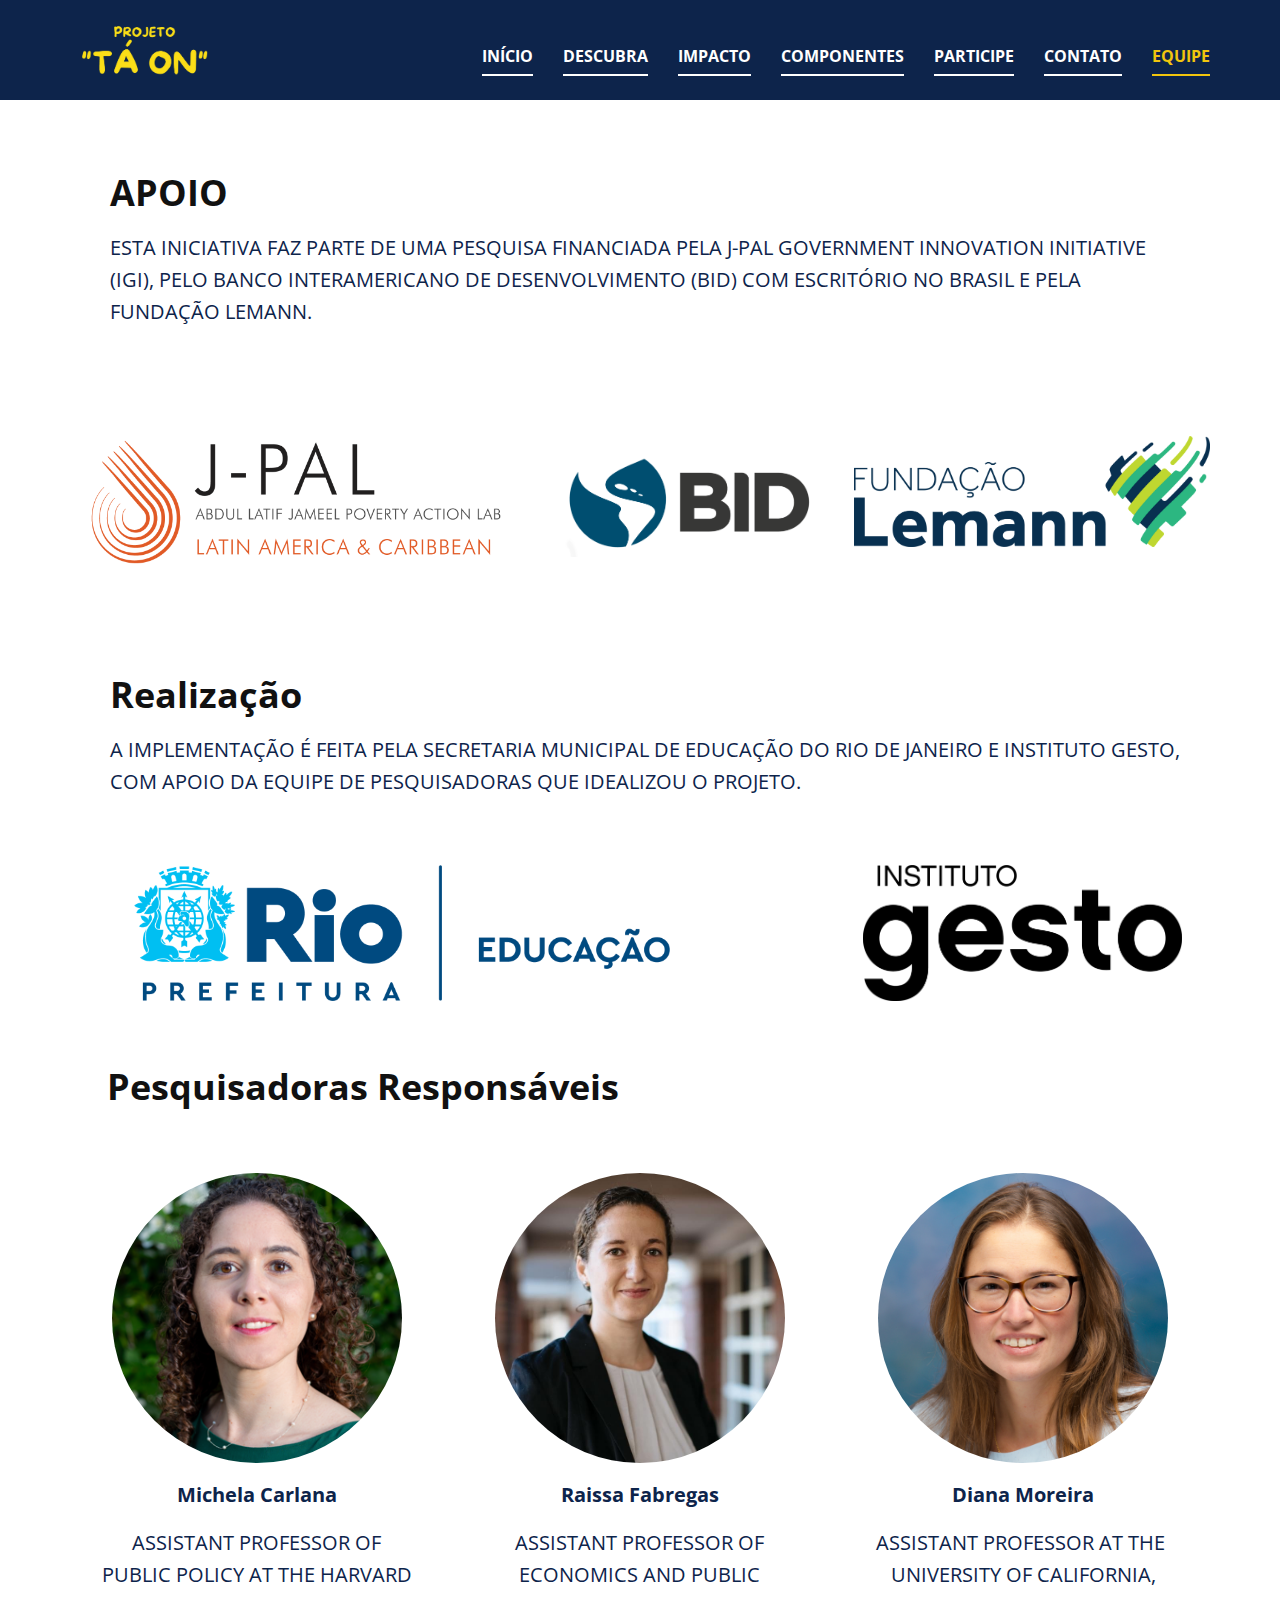
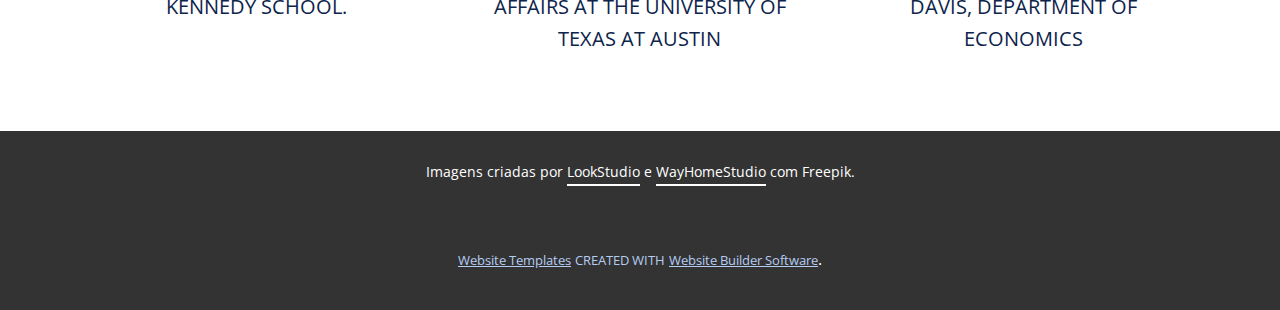
==== Equipe.html @ 8fa36d17 "Initial commit" ====
<!DOCTYPE html>
<html style="font-size: 16px;">
  <head>
    <meta name="viewport" content="width=device-width, initial-scale=1.0">
    <meta charset="utf-8">
    <meta name="keywords" content="Realização, Realização">
    <meta name="description" content="">
    <meta name="page_type" content="np-template-header-footer-from-plugin">
    <title>Equipe</title>
    <link rel="stylesheet" href="nicepage.css" media="screen">
<link rel="stylesheet" href="Equipe.css" media="screen">
    <script class="u-script" type="text/javascript" src="jquery-1.9.1.min.js" defer=""></script>
    <script class="u-script" type="text/javascript" src="nicepage.js" defer=""></script>
    <meta name="generator" content="Nicepage 4.9.1, nicepage.com">
    <link id="u-theme-google-font" rel="stylesheet" href="https://fonts.googleapis.com/css?family=Open+Sans:300,300i,400,400i,500,500i,600,600i,700,700i,800,800i">
    
    
    
    
    
    
    
    <script type="application/ld+json">{
		"@context": "http://schema.org",
		"@type": "Organization",
		"name": "",
		"logo": "images/LOGO_no_bg.png"
}</script>
    <meta name="theme-color" content="#0d244b">
    <meta property="og:title" content="Equipe">
    <meta property="og:type" content="website">
  </head>
  <body class="u-body u-xl-mode"><header class="u-align-center-sm u-align-center-xs u-clearfix u-header u-palette-1-base" id="sec-e950" data-animation-name="" data-animation-duration="0" data-animation-delay="0" data-animation-direction=""><div class="u-clearfix u-sheet u-valign-middle-sm u-sheet-1">
        <div class="u-clearfix u-expanded-width u-layout-wrap u-layout-wrap-1">
          <div class="u-layout">
            <div class="u-layout-row">
              <div class="u-align-center-sm u-align-center-xs u-container-style u-layout-cell u-size-8 u-layout-cell-1">
                <div class="u-container-layout u-container-layout-1">
                  <a href="https://nicepage.com/website-templates" class="u-align-left u-image u-logo u-image-1" data-image-width="737" data-image-height="338">
                    <img src="images/LOGO_no_bg.png" class="u-logo-image u-logo-image-1">
                  </a>
                </div>
              </div>
              <div class="u-align-center-sm u-align-center-xs u-container-style u-layout-cell u-size-52 u-layout-cell-2">
                <div class="u-container-layout u-container-layout-2">
                  <nav class="u-align-right u-menu u-menu-one-level u-offcanvas u-menu-1">
                    <div class="menu-collapse" style="font-size: 1rem; letter-spacing: 0px; font-weight: 700; text-transform: uppercase;">
                      <a class="u-button-style u-custom-active-border-color u-custom-border u-custom-border-color u-custom-borders u-custom-hover-border-color u-custom-hover-color u-custom-padding-bottom u-custom-text-active-color u-custom-text-color u-custom-text-hover-color u-custom-top-bottom-menu-spacing u-nav-link" href="#" style="font-size: calc(1em + 2px);">
                        <svg class="u-svg-link" viewBox="0 0 24 24"><use xlink:href="#svg-49b9"></use></svg>
                        <svg class="u-svg-content" version="1.1" id="svg-49b9" viewBox="0 0 16 16" x="0px" y="0px" xmlns:xlink="http://www.w3.org/1999/xlink" xmlns="http://www.w3.org/2000/svg"><g><rect y="1" width="16" height="2"></rect><rect y="7" width="16" height="2"></rect><rect y="13" width="16" height="2"></rect>
</g></svg>
                      </a>
                    </div>
                    <div class="u-custom-menu u-nav-container">
                      <ul class="u-nav u-spacing-30 u-unstyled u-nav-1"><li class="u-nav-item"><a class="u-border-2 u-border-active-palette-3-base u-border-hover-palette-1-base u-border-no-left u-border-no-right u-border-no-top u-border-white u-button-style u-nav-link u-text-hover-palette-3-base u-text-white" href="Início.html" style="padding: 10px 0px;">Início</a>
</li><li class="u-nav-item"><a class="u-border-2 u-border-active-palette-3-base u-border-hover-palette-1-base u-border-no-left u-border-no-right u-border-no-top u-border-white u-button-style u-nav-link u-text-hover-palette-3-base u-text-white" href="Início.html#carousel_a76b-1" data-page-id="1765508" style="padding: 10px 0px;">Descubra</a>
</li><li class="u-nav-item"><a class="u-border-2 u-border-active-palette-3-base u-border-hover-palette-1-base u-border-no-left u-border-no-right u-border-no-top u-border-white u-button-style u-nav-link u-text-hover-palette-3-base u-text-white" href="Início.html#carousel_29ab" data-page-id="1765508" style="padding: 10px 0px;">Impacto</a>
</li><li class="u-nav-item"><a class="u-border-2 u-border-active-palette-3-base u-border-hover-palette-1-base u-border-no-left u-border-no-right u-border-no-top u-border-white u-button-style u-nav-link u-text-hover-palette-3-base u-text-white" href="Início.html#carousel_a9c4" data-page-id="1765508" style="padding: 10px 0px;">Componentes</a>
</li><li class="u-nav-item"><a class="u-border-2 u-border-active-palette-3-base u-border-hover-palette-1-base u-border-no-left u-border-no-right u-border-no-top u-border-white u-button-style u-nav-link u-text-hover-palette-3-base u-text-white" href="Início.html#carousel_0e87" data-page-id="1765508" style="padding: 10px 0px;">Participe</a>
</li><li class="u-nav-item"><a class="u-border-2 u-border-active-palette-3-base u-border-hover-palette-1-base u-border-no-left u-border-no-right u-border-no-top u-border-white u-button-style u-nav-link u-text-hover-palette-3-base u-text-white" href="Início.html#sec-74da" data-page-id="1765508" style="padding: 10px 0px;">Contato</a>
</li><li class="u-nav-item"><a class="u-border-2 u-border-active-palette-3-base u-border-hover-palette-1-base u-border-no-left u-border-no-right u-border-no-top u-border-white u-button-style u-nav-link u-text-hover-palette-3-base u-text-white" href="Equipe.html" target="_blank" style="padding: 10px 0px;">Equipe</a>
</li></ul>
                    </div>
                    <div class="u-custom-menu u-nav-container-collapse">
                      <div class="u-black u-container-style u-inner-container-layout u-opacity u-opacity-95 u-sidenav">
                        <div class="u-inner-container-layout u-sidenav-overflow">
                          <div class="u-menu-close"></div>
                          <ul class="u-align-center u-nav u-popupmenu-items u-unstyled u-nav-2"><li class="u-nav-item"><a class="u-button-style u-nav-link" href="Início.html">Início</a>
</li><li class="u-nav-item"><a class="u-button-style u-nav-link" href="Início.html#carousel_a76b-1" data-page-id="1765508">Descubra</a>
</li><li class="u-nav-item"><a class="u-button-style u-nav-link" href="Início.html#carousel_29ab" data-page-id="1765508">Impacto</a>
</li><li class="u-nav-item"><a class="u-button-style u-nav-link" href="Início.html#carousel_a9c4" data-page-id="1765508">Componentes</a>
</li><li class="u-nav-item"><a class="u-button-style u-nav-link" href="Início.html#carousel_0e87" data-page-id="1765508">Participe</a>
</li><li class="u-nav-item"><a class="u-button-style u-nav-link" href="Início.html#sec-74da" data-page-id="1765508">Contato</a>
</li><li class="u-nav-item"><a class="u-button-style u-nav-link" href="Equipe.html" target="_blank">Equipe</a>
</li></ul>
                        </div>
                      </div>
                      <div class="u-black u-menu-overlay u-opacity u-opacity-70"></div>
                    </div>
                  </nav>
                </div>
              </div>
            </div>
          </div>
        </div>
      </div></header>
    <section class="u-align-center u-clearfix u-section-1" id="sec-9195">
      <div class="u-clearfix u-sheet u-valign-middle u-sheet-1">
        <div class="u-container-style u-expanded-width u-group u-group-1">
          <div class="u-container-layout u-container-layout-1">
            <h2 class="u-text u-text-default u-text-1">APOIO</h2>
            <p class="u-text u-text-2"> Esta iniciativa faz parte de uma pesquisa financiada pela J-PAL Government Innovation Initiative (IGI), PELO Banco Interamericano de Desenvolvimento (BID) com escritório no brasil e PELA fundação lemann.&nbsp;</p>
          </div>
        </div>
      </div>
    </section>
    <section class="u-align-center u-clearfix u-section-2" id="sec-ffdd">
      <div class="u-clearfix u-sheet u-sheet-1">
        <div class="u-clearfix u-gutter-36 u-layout-wrap u-layout-wrap-1">
          <div class="u-layout">
            <div class="u-layout-row">
              <div class="u-container-style u-image u-image-contain u-layout-cell u-size-25 u-image-1" data-image-width="1500" data-image-height="600">
                <div class="u-container-layout u-container-layout-1"></div>
              </div>
              <div class="u-container-style u-image u-image-contain u-layout-cell u-size-15 u-image-2" data-image-width="1233" data-image-height="527">
                <div class="u-container-layout u-container-layout-2"></div>
              </div>
              <div class="u-container-style u-image u-image-contain u-layout-cell u-size-20 u-image-3" data-image-width="1920" data-image-height="597">
                <div class="u-container-layout u-container-layout-3"></div>
              </div>
            </div>
          </div>
        </div>
      </div>
    </section>
    <section class="u-align-center u-clearfix u-section-3" id="carousel_40dd">
      <div class="u-clearfix u-sheet u-sheet-1">
        <div class="u-container-style u-expanded-width u-group u-group-1">
          <div class="u-container-layout u-container-layout-1">
            <h2 class="u-text u-text-default u-text-1">Realização</h2>
            <p class="u-text u-text-2"> A implementação é feita pela secretaria municipal de educação do rio DE JANEIRO e instituto gesto, com apoio da equipe de pesquisadoras QUE IDEALIZOU O PROJETO.</p>
          </div>
        </div>
      </div>
    </section>
    <section class="u-align-center u-clearfix u-section-4" id="carousel_b57c">
      <div class="u-clearfix u-sheet u-sheet-1">
        <div class="u-clearfix u-gutter-100 u-layout-wrap u-layout-wrap-1">
          <div class="u-layout">
            <div class="u-layout-row">
              <div class="u-container-style u-image u-image-contain u-layout-cell u-size-37 u-image-1" data-image-width="1570" data-image-height="398">
                <div class="u-container-layout u-container-layout-1"></div>
              </div>
              <div class="u-container-style u-image u-image-contain u-layout-cell u-size-23 u-image-2" data-image-width="1349" data-image-height="575">
                <div class="u-container-layout u-container-layout-2"></div>
              </div>
            </div>
          </div>
        </div>
      </div>
    </section>
    <section class="u-align-center u-clearfix u-section-5" id="sec-4e66">
      <div class="u-clearfix u-sheet u-sheet-1">
        <h2 class="u-align-left u-text u-text-1">Pesquisadoras Responsáveis</h2>
      </div>
    </section>
    <section class="u-clearfix u-section-6" id="sec-f40e">
      <div class="u-clearfix u-sheet u-sheet-1">
        <div class="u-expanded-width u-list u-list-1">
          <div class="u-repeater u-repeater-1">
            <div class="u-align-center u-container-style u-list-item u-repeater-item">
              <div class="u-container-layout u-similar-container u-valign-top u-container-layout-1">
                <div alt="" class="u-image u-image-circle u-image-1" src="" data-image-width="307" data-image-height="307"></div>
                <h5 class="u-align-center-lg u-align-center-md u-align-center-sm u-align-center-xs u-text u-text-palette-1-base u-text-1">Michela Carlana</h5>
                <p class="u-align-center-lg u-align-center-md u-align-center-sm u-align-center-xs u-text u-text-2"> Assistant Professor of Public Policy at the&nbsp;Harvard Kennedy School.</p>
              </div>
            </div>
            <div class="u-align-center u-container-style u-list-item u-repeater-item">
              <div class="u-container-layout u-similar-container u-valign-top u-container-layout-2">
                <div alt="" class="u-image u-image-circle u-image-2" src="" data-image-width="720" data-image-height="1080"></div>
                <h5 class="u-text u-text-palette-1-base u-text-3">Raissa Fabregas</h5>
                <p class="u-text u-text-4"> Assistant Professor of Economics and Public Affairs at the University of Texas at Austin</p>
              </div>
            </div>
            <div class="u-align-center u-container-style u-list-item u-repeater-item">
              <div class="u-container-layout u-similar-container u-valign-top u-container-layout-3">
                <div alt="" class="u-image u-image-circle u-image-3" src="" data-image-width="670" data-image-height="838"></div>
                <h5 class="u-text u-text-palette-1-base u-text-5">Diana Moreira</h5>
                <p class="u-text u-text-6"> Assistant Professor at the&nbsp;<a href="http://economics.ucdavis.edu/directory-of-people/econ-faculty#c4=all&amp;b_start=0" class="u-active-none u-border-none u-btn u-button-style u-hover-none u-none u-text-palette-1-base u-btn-1">University of California, Davis, Department of Economics</a>
                </p>
              </div>
            </div>
          </div>
        </div>
      </div>
    </section>
    
    
    <footer class="u-clearfix u-footer u-grey-80" id="sec-3f3a"><div class="u-clearfix u-sheet u-valign-bottom u-sheet-1">
        <div class="u-align-center u-container-style u-group u-group-1">
          <div class="u-container-layout u-valign-middle u-container-layout-1">
            <p class="u-small-text u-text u-text-variant u-text-1"> Imagens criadas por <a href="https://br.freepik.com/lookstudio" class="u-active-none u-border-2 u-border-hover-palette-1-light-2 u-border-white u-btn u-button-style u-hover-none u-none u-text-hover-palette-1-light-3 u-text-white u-btn-1">LookStudio</a>&nbsp;e <a href="https://br.freepik.com/wayhomestudio" class="u-active-none u-border-2 u-border-active-palette-2-dark-1 u-border-hover-palette-1-light-2 u-border-white u-btn u-button-style u-hover-none u-none u-text-hover-palette-1-light-3 u-text-white u-btn-2">WayHomeStudio</a>&nbsp;com Freepik.
            </p>
          </div>
        </div>
      </div></footer>
    <section class="u-backlink u-clearfix u-grey-80">
      <a class="u-link" href="https://nicepage.com/website-templates" target="_blank">
        <span>Website Templates</span>
      </a>
      <p class="u-text">
        <span>created with</span>
      </p>
      <a class="u-link" href="" target="_blank">
        <span>Website Builder Software</span>
      </a>. 
    </section>
  </body>
</html>
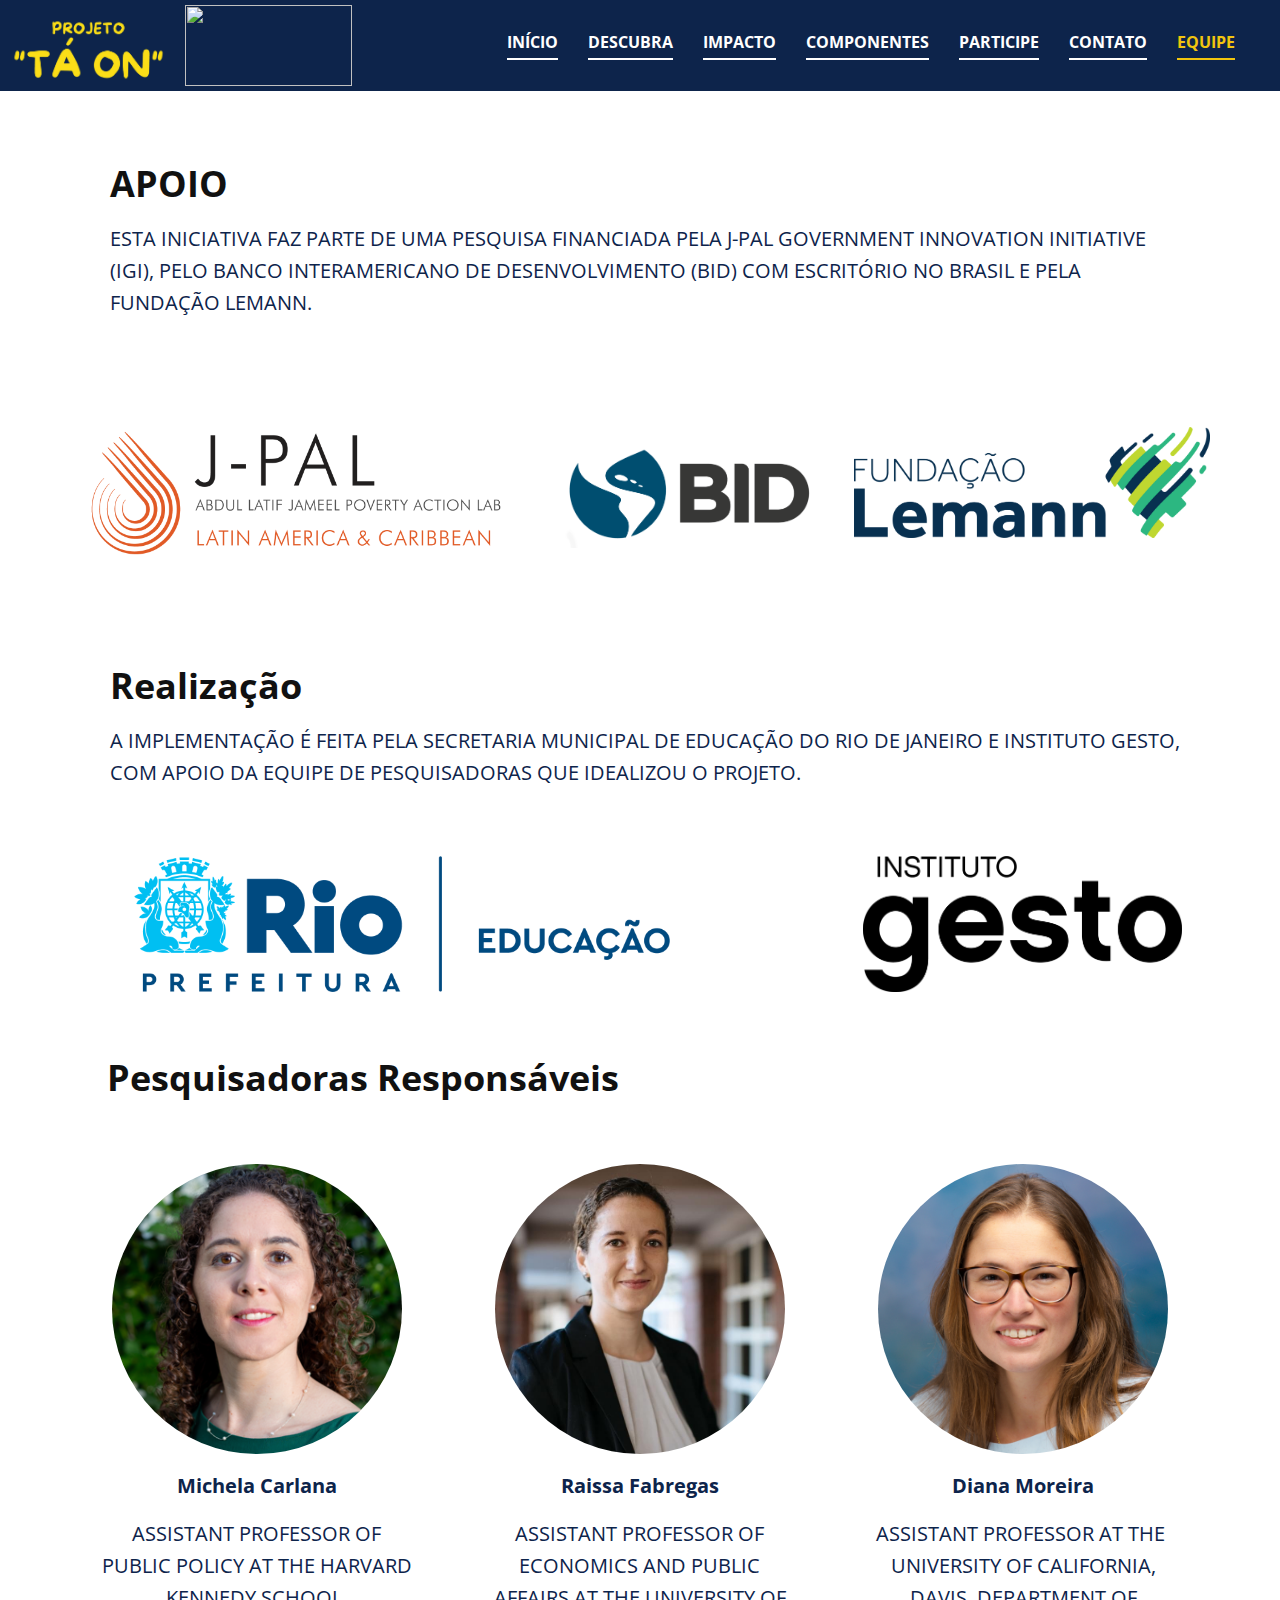
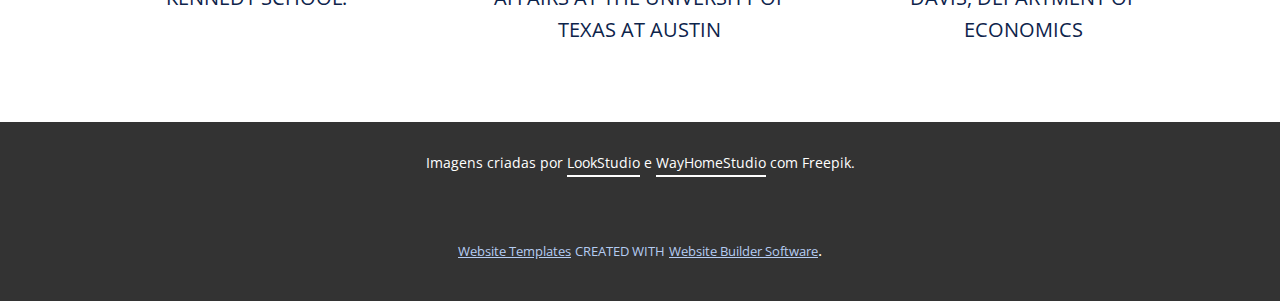
==== commit d1001737: "Updates website based on feedback" ====
--- a/Equipe.html
+++ b/Equipe.html
@@ -30,42 +30,46 @@
     <meta property="og:title" content="Equipe">
     <meta property="og:type" content="website">
   </head>
-  <body class="u-body u-xl-mode"><header class="u-align-center-sm u-align-center-xs u-clearfix u-header u-palette-1-base" id="sec-e950" data-animation-name="" data-animation-duration="0" data-animation-delay="0" data-animation-direction=""><div class="u-clearfix u-sheet u-valign-middle-sm u-sheet-1">
-        <div class="u-clearfix u-expanded-width u-layout-wrap u-layout-wrap-1">
-          <div class="u-layout">
-            <div class="u-layout-row">
-              <div class="u-align-center-sm u-align-center-xs u-container-style u-layout-cell u-size-8 u-layout-cell-1">
-                <div class="u-container-layout u-container-layout-1">
-                  <a href="https://nicepage.com/website-templates" class="u-align-left u-image u-logo u-image-1" data-image-width="737" data-image-height="338">
-                    <img src="images/LOGO_no_bg.png" class="u-logo-image u-logo-image-1">
-                  </a>
-                </div>
-              </div>
-              <div class="u-align-center-sm u-align-center-xs u-container-style u-layout-cell u-size-52 u-layout-cell-2">
-                <div class="u-container-layout u-container-layout-2">
-                  <nav class="u-align-right u-menu u-menu-one-level u-offcanvas u-menu-1">
-                    <div class="menu-collapse" style="font-size: 1rem; letter-spacing: 0px; font-weight: 700; text-transform: uppercase;">
-                      <a class="u-button-style u-custom-active-border-color u-custom-border u-custom-border-color u-custom-borders u-custom-hover-border-color u-custom-hover-color u-custom-padding-bottom u-custom-text-active-color u-custom-text-color u-custom-text-hover-color u-custom-top-bottom-menu-spacing u-nav-link" href="#" style="font-size: calc(1em + 2px);">
-                        <svg class="u-svg-link" viewBox="0 0 24 24"><use xlink:href="#svg-49b9"></use></svg>
-                        <svg class="u-svg-content" version="1.1" id="svg-49b9" viewBox="0 0 16 16" x="0px" y="0px" xmlns:xlink="http://www.w3.org/1999/xlink" xmlns="http://www.w3.org/2000/svg"><g><rect y="1" width="16" height="2"></rect><rect y="7" width="16" height="2"></rect><rect y="13" width="16" height="2"></rect>
+  <body class="u-body u-xl-mode"><header class="u-align-center-sm u-align-center-xs u-clearfix u-header u-palette-1-base u-header" id="sec-e950" data-animation-name="" data-animation-duration="0" data-animation-delay="0" data-animation-direction=""><div class="u-align-center-md u-align-center-sm u-align-center-xs u-clearfix u-gutter-0 u-layout-wrap u-layout-wrap-1">
+        <div class="u-gutter-0 u-layout">
+          <div class="u-layout-row">
+            <div class="u-align-center-md u-align-center-sm u-align-center-xs u-container-style u-layout-cell u-size-11-lg u-size-15-sm u-size-15-xs u-size-60-md u-size-9-xl u-layout-cell-1">
+              <div class="u-container-layout u-valign-middle-sm u-valign-middle-xs u-container-layout-1">
+                <a href="https://nicepage.com/website-templates" class="u-align-center-sm u-align-center-xs u-align-left-lg u-align-left-md u-align-left-xl u-image u-logo u-image-1" data-image-width="737" data-image-height="338">
+                  <img src="images/LOGO_no_bg.png" class="u-logo-image u-logo-image-1">
+                </a>
+              </div>
+            </div>
+            <div class="u-align-center-xs u-container-style u-layout-cell u-size-10-lg u-size-13-sm u-size-13-xs u-size-60-md u-size-9-xl u-layout-cell-2">
+              <div class="u-container-layout u-container-layout-2">
+                <img class="u-align-center-md u-align-center-sm u-align-center-xs u-align-left-lg u-expanded-width-lg u-image u-image-contain u-image-2" src="images/logotopwhite.png" data-image-width="739" data-image-height="338">
+              </div>
+            </div>
+            <div class="u-container-style u-layout-cell u-size-29-sm u-size-29-xs u-size-39-lg u-size-42-xl u-size-60-md u-layout-cell-3">
+              <div class="u-container-layout u-valign-top-lg u-container-layout-3">
+                <nav class="u-align-center-md u-align-center-sm u-align-center-xs u-align-right-lg u-align-right-xl u-menu u-menu-one-level u-offcanvas u-menu-1">
+                  <div class="menu-collapse" style="font-size: 0.8125rem; letter-spacing: 0px; font-weight: 700; text-transform: uppercase;">
+                    <a class="u-button-style u-custom-active-border-color u-custom-border u-custom-border-color u-custom-borders u-custom-hover-border-color u-custom-hover-color u-custom-padding-bottom u-custom-text-active-color u-custom-text-color u-custom-text-hover-color u-custom-top-bottom-menu-spacing u-nav-link" href="#" style="font-size: calc(1em + 2px);">
+                      <svg class="u-svg-link" viewBox="0 0 24 24"><use xlink:href="#svg-49b9"></use></svg>
+                      <svg class="u-svg-content" version="1.1" id="svg-49b9" viewBox="0 0 16 16" x="0px" y="0px" xmlns:xlink="http://www.w3.org/1999/xlink" xmlns="http://www.w3.org/2000/svg"><g><rect y="1" width="16" height="2"></rect><rect y="7" width="16" height="2"></rect><rect y="13" width="16" height="2"></rect>
 </g></svg>
-                      </a>
-                    </div>
-                    <div class="u-custom-menu u-nav-container">
-                      <ul class="u-nav u-spacing-30 u-unstyled u-nav-1"><li class="u-nav-item"><a class="u-border-2 u-border-active-palette-3-base u-border-hover-palette-1-base u-border-no-left u-border-no-right u-border-no-top u-border-white u-button-style u-nav-link u-text-hover-palette-3-base u-text-white" href="Início.html" style="padding: 10px 0px;">Início</a>
-</li><li class="u-nav-item"><a class="u-border-2 u-border-active-palette-3-base u-border-hover-palette-1-base u-border-no-left u-border-no-right u-border-no-top u-border-white u-button-style u-nav-link u-text-hover-palette-3-base u-text-white" href="Início.html#carousel_a76b-1" data-page-id="1765508" style="padding: 10px 0px;">Descubra</a>
-</li><li class="u-nav-item"><a class="u-border-2 u-border-active-palette-3-base u-border-hover-palette-1-base u-border-no-left u-border-no-right u-border-no-top u-border-white u-button-style u-nav-link u-text-hover-palette-3-base u-text-white" href="Início.html#carousel_29ab" data-page-id="1765508" style="padding: 10px 0px;">Impacto</a>
-</li><li class="u-nav-item"><a class="u-border-2 u-border-active-palette-3-base u-border-hover-palette-1-base u-border-no-left u-border-no-right u-border-no-top u-border-white u-button-style u-nav-link u-text-hover-palette-3-base u-text-white" href="Início.html#carousel_a9c4" data-page-id="1765508" style="padding: 10px 0px;">Componentes</a>
-</li><li class="u-nav-item"><a class="u-border-2 u-border-active-palette-3-base u-border-hover-palette-1-base u-border-no-left u-border-no-right u-border-no-top u-border-white u-button-style u-nav-link u-text-hover-palette-3-base u-text-white" href="Início.html#carousel_0e87" data-page-id="1765508" style="padding: 10px 0px;">Participe</a>
-</li><li class="u-nav-item"><a class="u-border-2 u-border-active-palette-3-base u-border-hover-palette-1-base u-border-no-left u-border-no-right u-border-no-top u-border-white u-button-style u-nav-link u-text-hover-palette-3-base u-text-white" href="Início.html#sec-74da" data-page-id="1765508" style="padding: 10px 0px;">Contato</a>
-</li><li class="u-nav-item"><a class="u-border-2 u-border-active-palette-3-base u-border-hover-palette-1-base u-border-no-left u-border-no-right u-border-no-top u-border-white u-button-style u-nav-link u-text-hover-palette-3-base u-text-white" href="Equipe.html" target="_blank" style="padding: 10px 0px;">Equipe</a>
+                    </a>
+                  </div>
+                  <div class="u-custom-menu u-nav-container">
+                    <ul class="u-nav u-spacing-30 u-unstyled u-nav-1"><li class="u-nav-item"><a class="u-border-2 u-border-active-palette-3-base u-border-hover-palette-1-base u-border-no-left u-border-no-right u-border-no-top u-border-white u-button-style u-nav-link u-text-hover-palette-3-base u-text-white" href="Início.html" style="padding: 8px 0px;">Início</a>
+</li><li class="u-nav-item"><a class="u-border-2 u-border-active-palette-3-base u-border-hover-palette-1-base u-border-no-left u-border-no-right u-border-no-top u-border-white u-button-style u-nav-link u-text-hover-palette-3-base u-text-white" href="Início.html#carousel_a76b-1" data-page-id="1765508" style="padding: 8px 0px;">Descubra</a>
+</li><li class="u-nav-item"><a class="u-border-2 u-border-active-palette-3-base u-border-hover-palette-1-base u-border-no-left u-border-no-right u-border-no-top u-border-white u-button-style u-nav-link u-text-hover-palette-3-base u-text-white" href="Início.html#carousel_29ab" data-page-id="1765508" style="padding: 8px 0px;">Impacto</a>
+</li><li class="u-nav-item"><a class="u-border-2 u-border-active-palette-3-base u-border-hover-palette-1-base u-border-no-left u-border-no-right u-border-no-top u-border-white u-button-style u-nav-link u-text-hover-palette-3-base u-text-white" href="Início.html#carousel_a9c4" data-page-id="1765508" style="padding: 8px 0px;">Componentes</a>
+</li><li class="u-nav-item"><a class="u-border-2 u-border-active-palette-3-base u-border-hover-palette-1-base u-border-no-left u-border-no-right u-border-no-top u-border-white u-button-style u-nav-link u-text-hover-palette-3-base u-text-white" href="Início.html#carousel_0e87" data-page-id="1765508" style="padding: 8px 0px;">Participe</a>
+</li><li class="u-nav-item"><a class="u-border-2 u-border-active-palette-3-base u-border-hover-palette-1-base u-border-no-left u-border-no-right u-border-no-top u-border-white u-button-style u-nav-link u-text-hover-palette-3-base u-text-white" href="Início.html#sec-74da" data-page-id="1765508" style="padding: 8px 0px;">Contato</a>
+</li><li class="u-nav-item"><a class="u-border-2 u-border-active-palette-3-base u-border-hover-palette-1-base u-border-no-left u-border-no-right u-border-no-top u-border-white u-button-style u-nav-link u-text-hover-palette-3-base u-text-white" href="Equipe.html" target="_blank" style="padding: 8px 0px;">Equipe</a>
 </li></ul>
-                    </div>
-                    <div class="u-custom-menu u-nav-container-collapse">
-                      <div class="u-black u-container-style u-inner-container-layout u-opacity u-opacity-95 u-sidenav">
-                        <div class="u-inner-container-layout u-sidenav-overflow">
-                          <div class="u-menu-close"></div>
-                          <ul class="u-align-center u-nav u-popupmenu-items u-unstyled u-nav-2"><li class="u-nav-item"><a class="u-button-style u-nav-link" href="Início.html">Início</a>
+                  </div>
+                  <div class="u-custom-menu u-nav-container-collapse">
+                    <div class="u-black u-container-style u-inner-container-layout u-opacity u-opacity-95 u-sidenav">
+                      <div class="u-inner-container-layout u-sidenav-overflow">
+                        <div class="u-menu-close"></div>
+                        <ul class="u-align-center u-nav u-popupmenu-items u-unstyled u-nav-2"><li class="u-nav-item"><a class="u-button-style u-nav-link" href="Início.html">Início</a>
 </li><li class="u-nav-item"><a class="u-button-style u-nav-link" href="Início.html#carousel_a76b-1" data-page-id="1765508">Descubra</a>
 </li><li class="u-nav-item"><a class="u-button-style u-nav-link" href="Início.html#carousel_29ab" data-page-id="1765508">Impacto</a>
 </li><li class="u-nav-item"><a class="u-button-style u-nav-link" href="Início.html#carousel_a9c4" data-page-id="1765508">Componentes</a>
@@ -73,12 +77,11 @@
 </li><li class="u-nav-item"><a class="u-button-style u-nav-link" href="Início.html#sec-74da" data-page-id="1765508">Contato</a>
 </li><li class="u-nav-item"><a class="u-button-style u-nav-link" href="Equipe.html" target="_blank">Equipe</a>
 </li></ul>
-                        </div>
                       </div>
-                      <div class="u-black u-menu-overlay u-opacity u-opacity-70"></div>
                     </div>
-                  </nav>
-                </div>
+                    <div class="u-black u-menu-overlay u-opacity u-opacity-70"></div>
+                  </div>
+                </nav>
               </div>
             </div>
           </div>
--- a/nicepage.css
+++ b/nicepage.css
@@ -36738,28 +36738,27 @@
 
 
 /*end-variables sitestylecss*/
-.u-header .u-sheet-1 {
-  min-height: 100px;
+ .u-header {
+  min-height: 91px;
 }
 
 .u-header .u-layout-wrap-1 {
-  margin-top: 8px;
-  margin-bottom: 0;
-  min-height: 83px;
+  width: calc(((100% - 1140px) / 2) + 1165px);
+  margin: 4px auto 4px 0;
 }
 
 .u-header .u-layout-cell-1 {
-  min-height: 60px;
+  min-height: 83px;
 }
 
 .u-header .u-container-layout-1 {
-  padding: 6px 0;
+  padding: 1px 0;
 }
 
 .u-header .u-image-1 {
-  width: 141px;
-  height: 65px;
-  margin: 0 auto 0 0;
+  width: 167px;
+  height: 77px;
+  margin: 2px auto -5px 0;
 }
 
 .u-header .u-logo-image-1 {
@@ -36768,11 +36767,26 @@
 }
 
 .u-header .u-layout-cell-2 {
-  min-height: 60px;
+  min-height: 83px;
 }
 
 .u-header .u-container-layout-2 {
-  padding: 30px 0 15px;
+  padding: 0;
+}
+
+.u-header .u-image-2 {
+  width: 167px;
+  height: 81px;
+  object-position: 0% 50%;
+  margin: 1px auto -7px 0;
+}
+
+.u-header .u-layout-cell-3 {
+  min-height: 83px;
+}
+
+.u-header .u-container-layout-3 {
+  padding: 22px 0;
 }
 
 .u-header .u-menu-1 {
@@ -36783,97 +36797,153 @@
   font-weight: 700;
   font-size: 1rem;
   text-transform: uppercase;
+  letter-spacing: normal;
 }
 
 .u-header .u-nav-2 {
   font-size: 1.25rem;
 }
 @media (max-width: 1199px) {
-  .u-header .u-sheet-1 {
-    min-height: 89px;
+   .u-header {
+    min-height: 95px;
   }
 
   .u-header .u-layout-wrap-1 {
-    min-height: 61px;
+    width: calc(((100% - 940px) / 2) + 965px);
+    margin-bottom: 8px;
+  }
+
+  .u-header .u-container-layout-1 {
+    padding-top: 0;
+    padding-bottom: 0;
+  }
+
+  .u-header .u-image-1 {
+    width: 167px;
+    margin-top: 3px;
+    margin-bottom: -2px;
+  }
+
+  .u-header .u-image-2 {
+    height: 80px;
+    margin-top: 0;
+    margin-right: initial;
+    margin-left: initial;
+    width: auto;
+  }
+
+  .u-header .u-menu-1 {
+    width: auto;
+    margin-top: 0;
+  }
+
+  .u-header .u-nav-1 {
+    font-size: 0.8125rem;
+  }
+}
+@media (max-width: 991px) {
+   .u-header {
+    min-height: 112px;
+  }
+
+  .u-header .u-layout-wrap-1 {
+    width: 770px;
+    margin-left: auto;
   }
 
   .u-header .u-layout-cell-1 {
-    min-height: 49px;
+    min-height: 81px;
   }
 
   .u-header .u-image-1 {
-    width: 141px;
+    width: 167px;
+    margin-left: auto;
+  }
+
+  .u-header .u-image-2 {
+    height: 78px;
+    width: 190px;
+    margin: 12px auto -7px;
+  }
+
+  .u-header .u-layout-cell-3 {
+    min-height: 100px;
+  }
+
+  .u-header .u-menu-1 {
+    margin-top: 16px;
+    margin-right: auto;
+  }
+}
+@media (max-width: 767px) {
+   .u-header {
+    min-height: 400px;
+  }
+
+  .u-header .u-layout-wrap-1 {
+    width: 540px;
+    margin-top: 5px;
+    margin-bottom: 0;
+  }
+
+  .u-header .u-layout-cell-1 {
+    min-height: 174px;
+  }
+
+  .u-header .u-image-1 {
+    margin-top: 0;
+    margin-bottom: 0;
   }
 
   .u-header .u-layout-cell-2 {
-    min-height: 49px;
+    min-height: 112px;
   }
 
-  .u-header .u-nav-1 {
-    letter-spacing: normal;
-  }
-}
-@media (max-width: 991px) {
-  .u-header .u-sheet-1 {
-    min-height: 140px;
+  .u-header .u-image-2 {
+    height: 64px;
+    width: 140px;
+    margin-top: 31px;
+    margin-bottom: 0;
   }
 
+  .u-header .u-layout-cell-3 {
+    min-height: 104px;
+  }
+
+  .u-header .u-container-layout-3 {
+    padding-bottom: 0;
+  }
+
+  .u-header .u-menu-1 {
+    margin-top: 24px;
+  }
+}
+@media (max-width: 575px) {
   .u-header .u-layout-wrap-1 {
-    min-height: 101px;
+    width: 390px;
+    margin-top: 40px;
   }
 
   .u-header .u-layout-cell-1 {
-    min-height: 38px;
+    min-height: 97px;
   }
 
   .u-header .u-layout-cell-2 {
-    min-height: 100px;
-  }
-}
-@media (max-width: 767px) {
-  .u-header .u-sheet-1 {
-    min-height: 162px;
+    min-height: 145px;
   }
 
-  .u-header .u-layout-wrap-1 {
-    margin-top: 7px;
-    margin-bottom: 7px;
-    min-height: 277px;
+  .u-header .u-image-2 {
+    height: 104px;
+    width: 140px;
+    margin-top: 28px;
   }
 
-  .u-header .u-layout-cell-1 {
-    min-height: 47px;
-  }
-
-  .u-header .u-image-1 {
-    margin-left: auto;
-  }
-
-  .u-header .u-layout-cell-2 {
-    min-height: 45px;
+  .u-header .u-layout-cell-3 {
+    min-height: 79px;
   }
 
   .u-header .u-menu-1 {
-    margin-right: auto;
-  }
-}
-@media (max-width: 575px) {
-  .u-header .u-sheet-1 {
-    min-height: 186px;
-  }
-
-  .u-header .u-layout-wrap-1 {
-    margin-top: 19px;
-    margin-bottom: 0;
-    min-height: 198px;
-  }
-
-  .u-header .u-layout-cell-1 {
-    min-height: 24px;
-  }
-
-  .u-header .u-layout-cell-2 {
-    min-height: 22px;
+    margin-top: 8px;
   }
 }
 .u-footer .u-sheet-1 {
--- a/Equipe.css
+++ b/Equipe.css
@@ -6,7 +6,6 @@
   min-height: 220px;
   margin-top: 41px;
   margin-bottom: 41px;
-  height: auto;
 }
 
 .u-section-1 .u-container-layout-1 {
@@ -19,12 +18,6 @@
 
 .u-section-1 .u-text-2 {
   margin: 18px 0 0 10px;
-}
-
-@media (max-width: 1199px) {
-  .u-section-1 .u-group-1 {
-    height: auto;
-  }
 }
 
 @media (max-width: 991px) {
@@ -64,6 +57,7 @@
 .u-section-2 .u-image-1 {
   min-height: 236px;
   background-image: url("images/logoJPAL.png");
+  background-position: 50% 50%;
 }
 
 .u-section-2 .u-container-layout-1 {
@@ -73,6 +67,7 @@
 .u-section-2 .u-image-2 {
   min-height: 236px;
   background-image: url("images/BID-logo-fondo-blanco.png");
+  background-position: 50% 50%;
 }
 
 .u-section-2 .u-container-layout-2 {
@@ -194,7 +189,6 @@
   min-height: 192px;
   margin-top: 41px;
   margin-bottom: 30px;
-  height: auto;
 }
 
 .u-section-3 .u-container-layout-1 {
@@ -211,10 +205,6 @@
 }
 
 @media (max-width: 1199px) {
-  .u-section-3 .u-group-1 {
-    height: auto;
-  }
-
   .u-section-3 .u-container-layout-1 {
     padding-top: 30px;
     padding-bottom: 30px;
@@ -352,12 +342,12 @@
 }
 
 .u-section-5 .u-text-1 {
+  font-weight: 700;
   margin: 0 553px 0 37px;
 }
 
 @media (max-width: 1199px) {
   .u-section-5 .u-text-1 {
-    font-weight: 700;
     margin-right: 390px;
   }
 }
